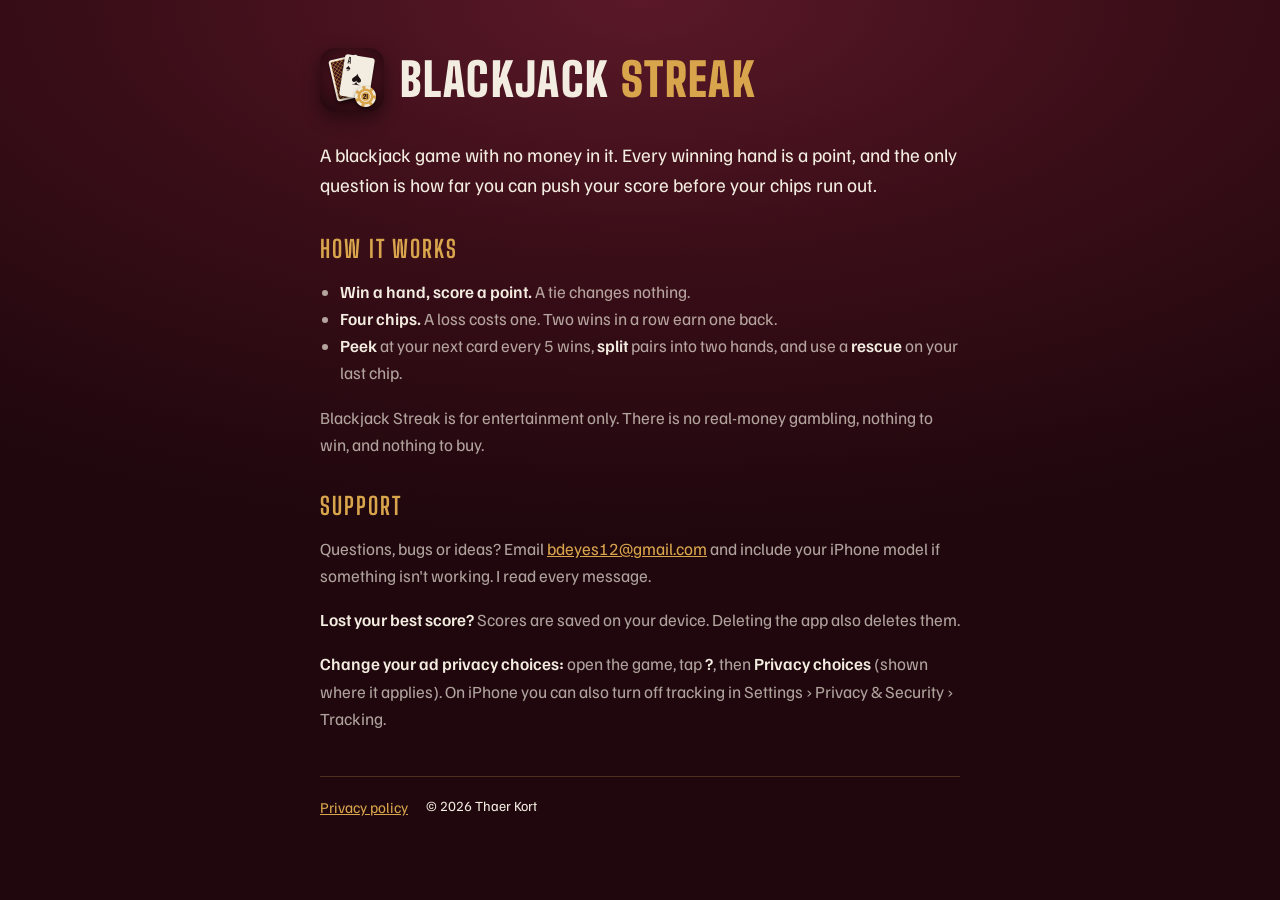
==== index.html @ b87de79e "Blackjack Streak support site, privacy policy and app-ads.txt Co-Authored-By: Claude Opus 5.5 <norep" ====
<!DOCTYPE html>
<html lang="en">
<head>
<meta charset="utf-8">
<meta name="viewport" content="width=device-width, initial-scale=1">
<title>Blackjack Streak · Support</title>
<meta name="description" content="Blackjack Streak is a points-only blackjack game for iPhone. No money, no chips to buy: just how long you can keep winning.">
<link rel="icon" href="icon.png">
<link rel="preconnect" href="https://fonts.googleapis.com">
<link rel="preconnect" href="https://fonts.gstatic.com" crossorigin>
<link href="https://fonts.googleapis.com/css2?family=Big+Shoulders+Display:wght@700;900&family=Familjen+Grotesk:wght@400;600&display=swap" rel="stylesheet">
<link rel="stylesheet" href="style.css">
</head>
<body>
<main>
  <header>
    <img src="icon.png" alt="Blackjack Streak app icon">
    <h1>Blackjack <span>Streak</span></h1>
  </header>
  <p class="lede">A blackjack game with no money in it. Every winning hand is a point, and the only question is how far you can push your score before your chips run out.</p>

  <h2>How it works</h2>
  <ul>
    <li><strong>Win a hand, score a point.</strong> A tie changes nothing.</li>
    <li><strong>Four chips.</strong> A loss costs one. Two wins in a row earn one back.</li>
    <li><strong>Peek</strong> at your next card every 5 wins, <strong>split</strong> pairs into two hands, and use a <strong>rescue</strong> on your last chip.</li>
  </ul>
  <p>Blackjack Streak is for entertainment only. There is no real-money gambling, nothing to win, and nothing to buy.</p>

  <h2>Support</h2>
  <p>Questions, bugs or ideas? Email <a href="mailto:bdeyes12@gmail.com">bdeyes12@gmail.com</a> and include your iPhone model if something isn't working. I read every message.</p>
  <p><strong>Lost your best score?</strong> Scores are saved on your device. Deleting the app also deletes them.</p>
  <p><strong>Change your ad privacy choices:</strong> open the game, tap <strong>?</strong>, then <strong>Privacy choices</strong> (shown where it applies). On iPhone you can also turn off tracking in Settings › Privacy &amp; Security › Tracking.</p>

  <nav>
    <a href="privacy.html">Privacy policy</a>
    <span class="small">© 2026 Thaer Kort</span>
  </nav>
</main>
</body>
</html>
---- style.css ----
:root {
  /* layout: one readable column on the game's felt; brass for headings and links */
  --felt: #3b0e18; --felt-deep: #1f070d; --felt-lift: #5a1828;
  --ivory: #f3ece0; --muted: rgba(243, 236, 224, 0.68); --brass: #d9a54c; --line: rgba(217, 165, 76, 0.25);
  --display: 'Big Shoulders Display', 'Arial Narrow', sans-serif;
  --body: 'Familjen Grotesk', system-ui, -apple-system, sans-serif;
  color-scheme: dark;
}
* { box-sizing: border-box; }
html { background: var(--felt-deep); }
body {
  margin: 0; min-height: 100vh; color: var(--ivory); font-family: var(--body); font-size: 17px; line-height: 1.6;
  background: radial-gradient(ellipse 90% 60% at 50% 0%, var(--felt-lift), var(--felt) 45%, var(--felt-deep)) no-repeat, var(--felt-deep);
}
main { max-width: 680px; margin: 0 auto; padding: 48px 20px 64px; }
header { display: flex; align-items: center; gap: 16px; margin-bottom: 28px; }
header img { width: 64px; height: 64px; border-radius: 15px; box-shadow: 0 6px 18px rgba(0,0,0,0.45); }
h1, h2 { font-family: var(--display); text-transform: uppercase; letter-spacing: 0.03em; line-height: 1; text-wrap: balance; }
h1 { font-size: 46px; font-weight: 900; margin: 0; }
h1 span { color: var(--brass); }
h2 { font-size: 24px; font-weight: 700; color: var(--brass); margin: 36px 0 8px; letter-spacing: 0.08em; }
p, li { color: var(--muted); max-width: 65ch; }
strong { color: var(--ivory); font-weight: 600; }
a { color: var(--brass); }
ul { padding-left: 20px; }
nav { display: flex; gap: 18px; flex-wrap: wrap; margin-top: 44px; padding-top: 18px; border-top: 1px solid var(--line); font-size: 15px; }
.lede { font-size: 19px; color: var(--ivory); }
.small { font-size: 14px; }
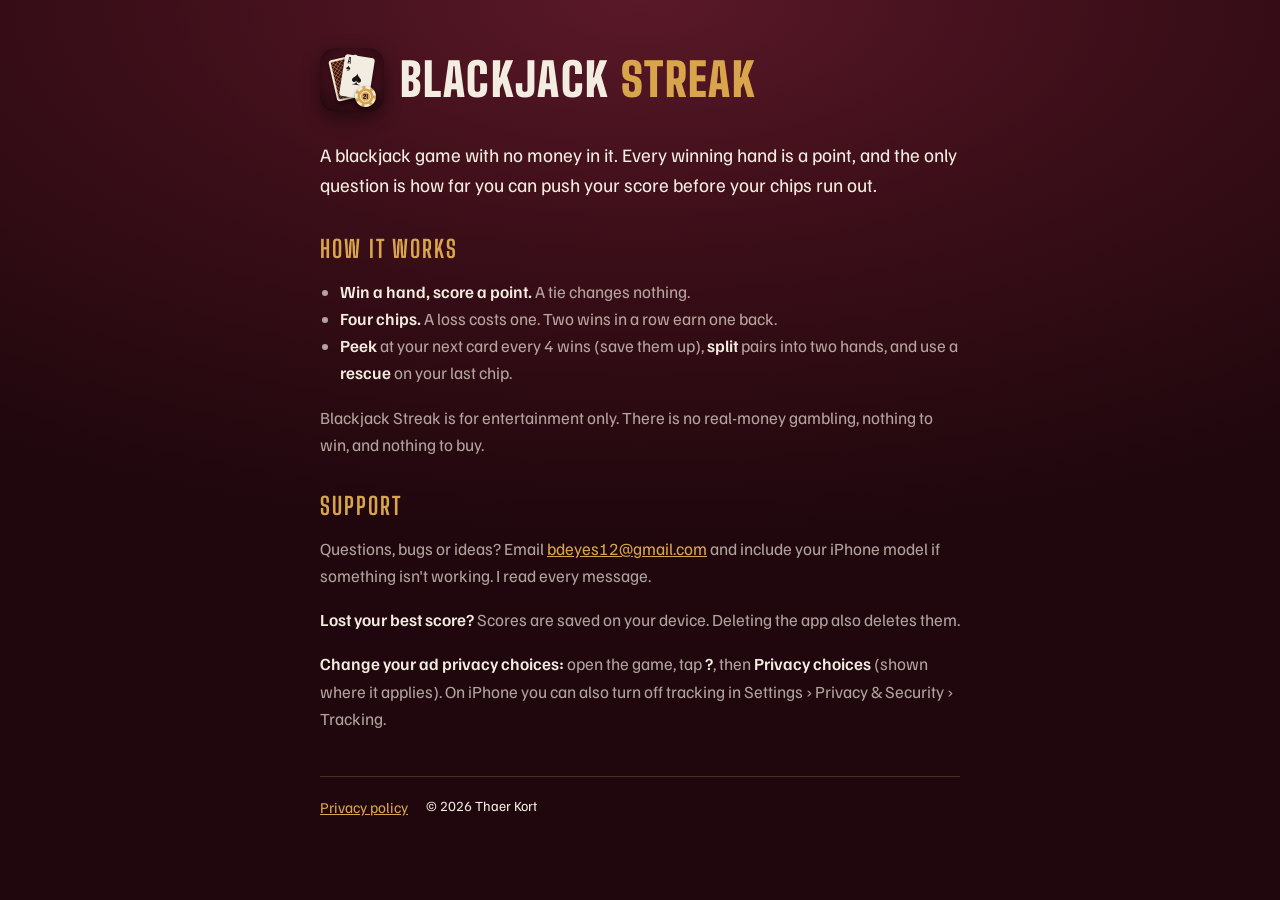
==== commit 84609932: "Peeks now every 4 wins Co-Authored-By: Claude Opus 5.5 <noreply@anthropic.com> Claude-Session: https" ====
--- a/index.html
+++ b/index.html
@@ -23,7 +23,7 @@
   <ul>
     <li><strong>Win a hand, score a point.</strong> A tie changes nothing.</li>
     <li><strong>Four chips.</strong> A loss costs one. Two wins in a row earn one back.</li>
-    <li><strong>Peek</strong> at your next card every 5 wins, <strong>split</strong> pairs into two hands, and use a <strong>rescue</strong> on your last chip.</li>
+    <li><strong>Peek</strong> at your next card every 4 wins (save them up), <strong>split</strong> pairs into two hands, and use a <strong>rescue</strong> on your last chip.</li>
   </ul>
   <p>Blackjack Streak is for entertainment only. There is no real-money gambling, nothing to win, and nothing to buy.</p>
 
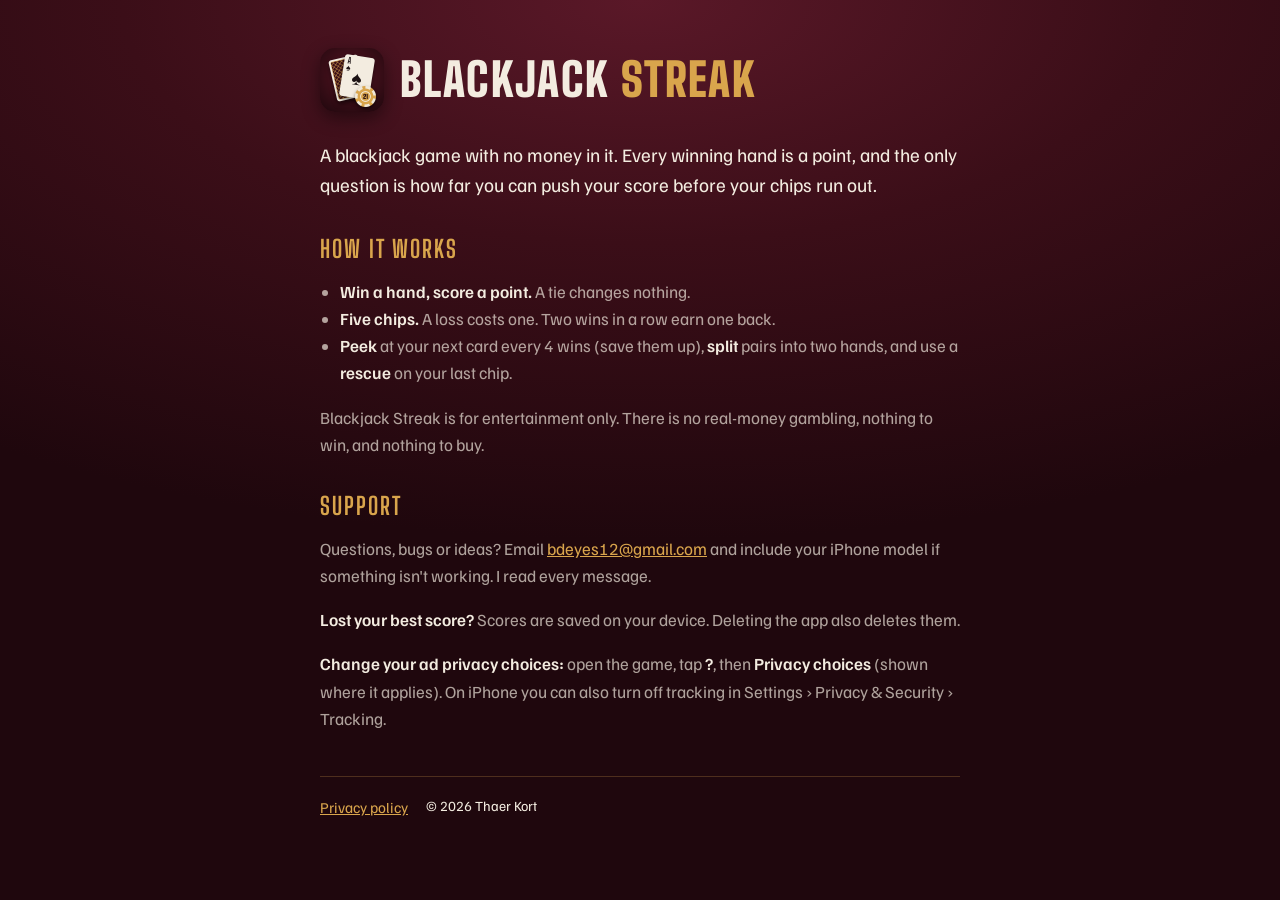
==== commit 5dfcb120: "Five chips Co-Authored-By: Claude Opus 5.5 <noreply@anthropic.com> Claude-Session: https://claude.ai" ====
--- a/index.html
+++ b/index.html
@@ -22,7 +22,7 @@
   <h2>How it works</h2>
   <ul>
     <li><strong>Win a hand, score a point.</strong> A tie changes nothing.</li>
-    <li><strong>Four chips.</strong> A loss costs one. Two wins in a row earn one back.</li>
+    <li><strong>Five chips.</strong> A loss costs one. Two wins in a row earn one back.</li>
     <li><strong>Peek</strong> at your next card every 4 wins (save them up), <strong>split</strong> pairs into two hands, and use a <strong>rescue</strong> on your last chip.</li>
   </ul>
   <p>Blackjack Streak is for entertainment only. There is no real-money gambling, nothing to win, and nothing to buy.</p>
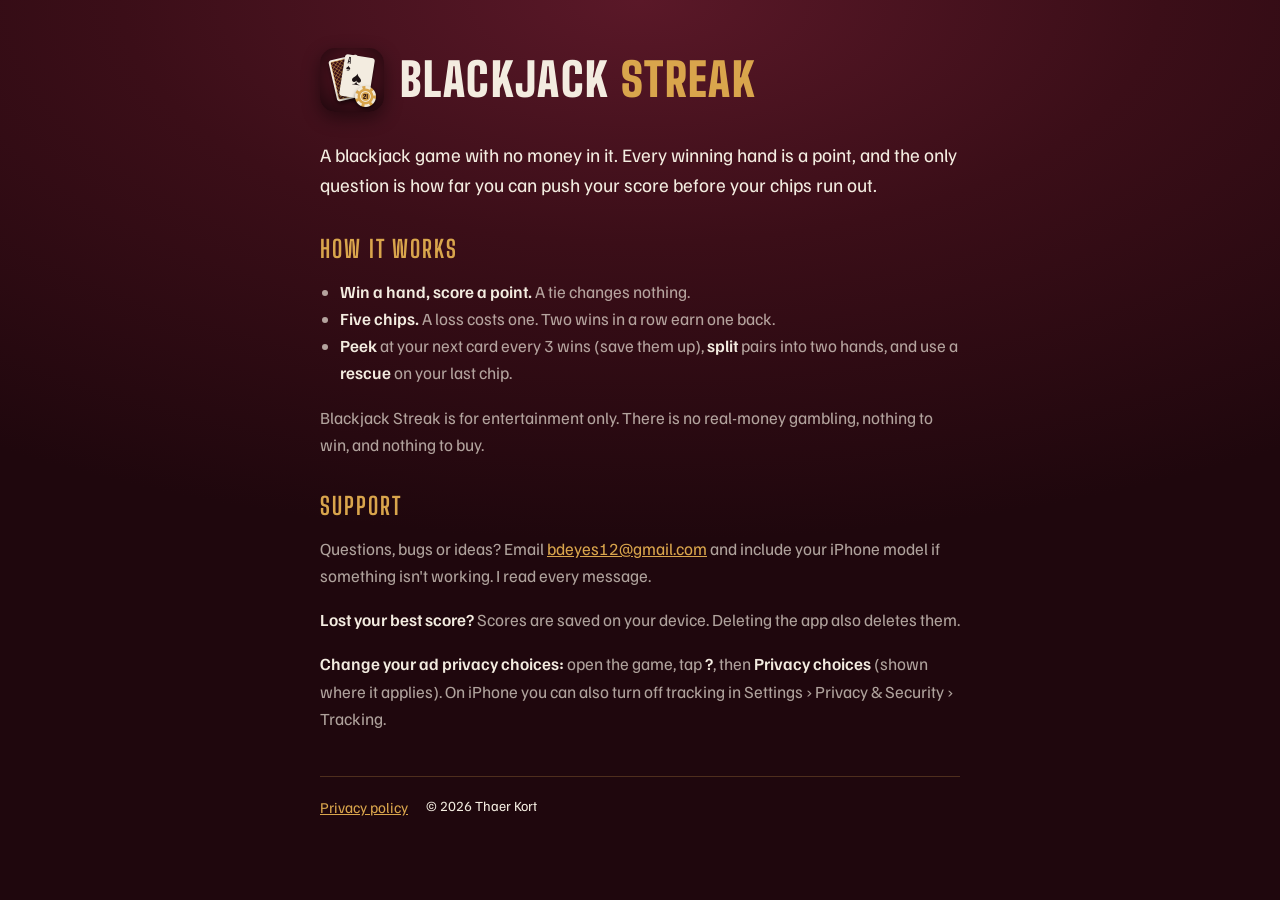
==== commit ae80b070: "Peek every 3 wins Co-Authored-By: Claude Opus 5.5 <noreply@anthropic.com> Claude-Session: https://cl" ====
--- a/index.html
+++ b/index.html
@@ -23,7 +23,7 @@
   <ul>
     <li><strong>Win a hand, score a point.</strong> A tie changes nothing.</li>
     <li><strong>Five chips.</strong> A loss costs one. Two wins in a row earn one back.</li>
-    <li><strong>Peek</strong> at your next card every 4 wins (save them up), <strong>split</strong> pairs into two hands, and use a <strong>rescue</strong> on your last chip.</li>
+    <li><strong>Peek</strong> at your next card every 3 wins (save them up), <strong>split</strong> pairs into two hands, and use a <strong>rescue</strong> on your last chip.</li>
   </ul>
   <p>Blackjack Streak is for entertainment only. There is no real-money gambling, nothing to win, and nothing to buy.</p>
 
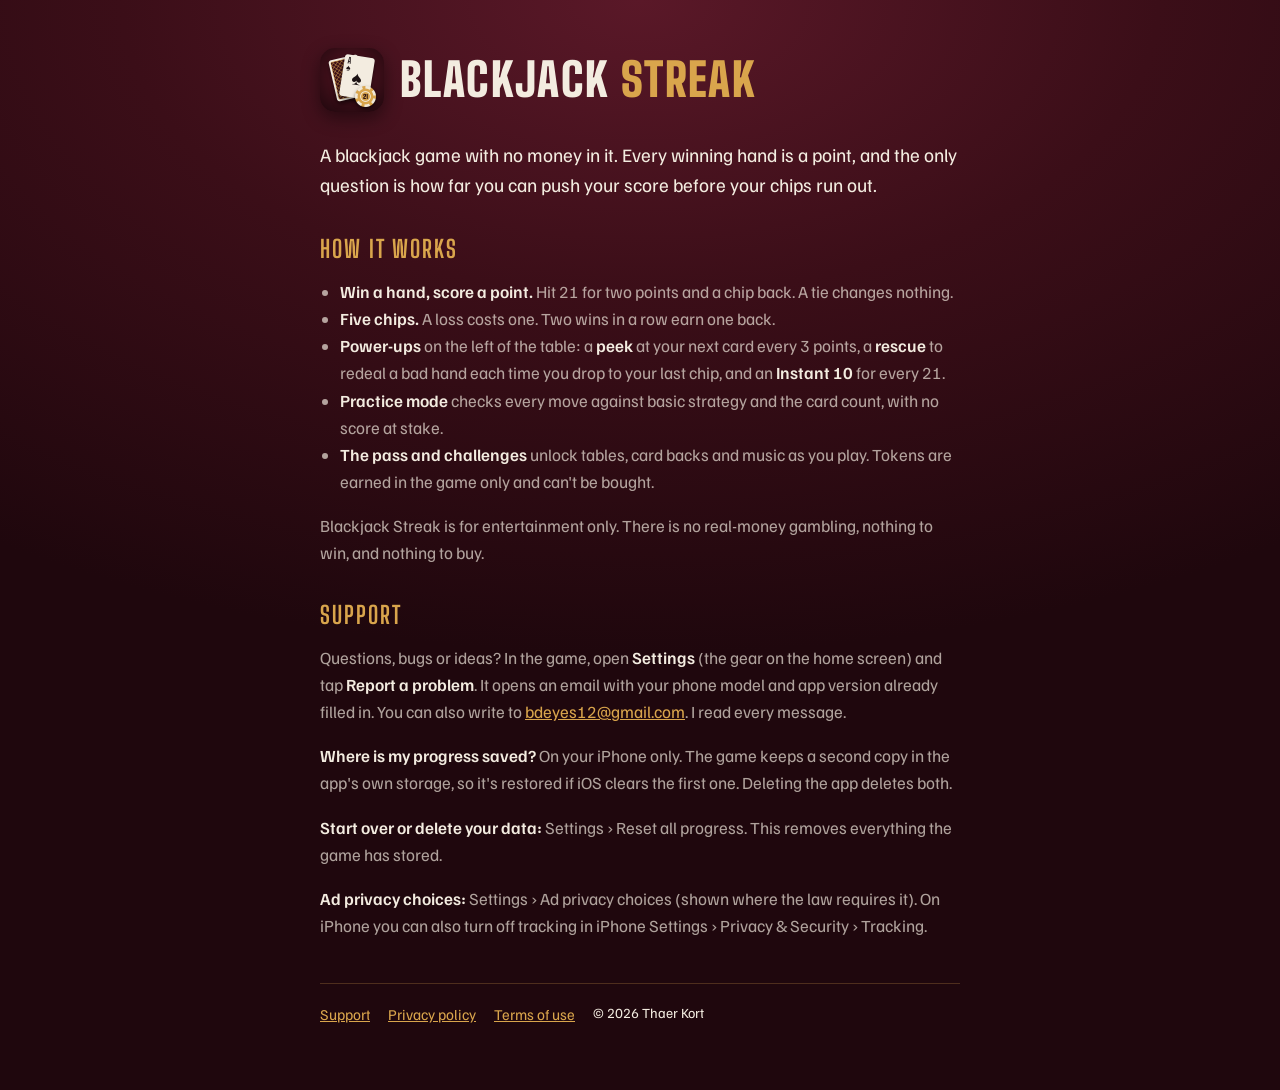
==== commit 21a4a490: "Support site: current copy, privacy update, terms, 404, link preview, self-hosted fonts Co-Authored-" ====
--- a/index.html
+++ b/index.html
@@ -4,36 +4,50 @@
 <meta charset="utf-8">
 <meta name="viewport" content="width=device-width, initial-scale=1">
 <title>Blackjack Streak · Support</title>
-<meta name="description" content="Blackjack Streak is a points-only blackjack game for iPhone. No money, no chips to buy: just how long you can keep winning.">
-<link rel="icon" href="icon.png">
-<link rel="preconnect" href="https://fonts.googleapis.com">
-<link rel="preconnect" href="https://fonts.gstatic.com" crossorigin>
-<link href="https://fonts.googleapis.com/css2?family=Big+Shoulders+Display:wght@700;900&family=Familjen+Grotesk:wght@400;600&display=swap" rel="stylesheet">
-<link rel="stylesheet" href="style.css">
+<meta name="description" content="Blackjack Streak is a points-only blackjack game for iPhone. No money, nothing to buy: just how long you can keep winning.">
+<meta name="theme-color" content="#1f070d">
+<link rel="icon" href="/icon.png">
+<link rel="apple-touch-icon" href="/icon.png">
+<meta property="og:type" content="website">
+<meta property="og:site_name" content="Blackjack Streak">
+<meta property="og:title" content="Blackjack Streak · Support">
+<meta property="og:description" content="Blackjack Streak is a points-only blackjack game for iPhone. No money, nothing to buy: just how long you can keep winning.">
+<meta property="og:url" content="https://tkort04.github.io/">
+<meta property="og:image" content="https://tkort04.github.io/og.png">
+<meta property="og:image:width" content="1200">
+<meta property="og:image:height" content="630">
+<meta property="og:image:alt" content="Blackjack Streak: a blackjack game with no money in it">
+<meta name="twitter:card" content="summary_large_image">
+<link rel="stylesheet" href="/style.css">
 </head>
 <body>
 <main>
   <header>
-    <img src="icon.png" alt="Blackjack Streak app icon">
+    <img src="/icon.png" alt="" width="64" height="64">
     <h1>Blackjack <span>Streak</span></h1>
   </header>
   <p class="lede">A blackjack game with no money in it. Every winning hand is a point, and the only question is how far you can push your score before your chips run out.</p>
 
   <h2>How it works</h2>
   <ul>
-    <li><strong>Win a hand, score a point.</strong> A tie changes nothing.</li>
+    <li><strong>Win a hand, score a point.</strong> Hit 21 for two points and a chip back. A tie changes nothing.</li>
     <li><strong>Five chips.</strong> A loss costs one. Two wins in a row earn one back.</li>
-    <li><strong>Peek</strong> at your next card every 3 wins (save them up), <strong>split</strong> pairs into two hands, and use a <strong>rescue</strong> on your last chip.</li>
+    <li><strong>Power-ups</strong> on the left of the table: a <strong>peek</strong> at your next card every 3 points, a <strong>rescue</strong> to redeal a bad hand each time you drop to your last chip, and an <strong>Instant 10</strong> for every 21.</li>
+    <li><strong>Practice mode</strong> checks every move against basic strategy and the card count, with no score at stake.</li>
+    <li><strong>The pass and challenges</strong> unlock tables, card backs and music as you play. Tokens are earned in the game only and can't be bought.</li>
   </ul>
   <p>Blackjack Streak is for entertainment only. There is no real-money gambling, nothing to win, and nothing to buy.</p>
 
   <h2>Support</h2>
-  <p>Questions, bugs or ideas? Email <a href="mailto:bdeyes12@gmail.com">bdeyes12@gmail.com</a> and include your iPhone model if something isn't working. I read every message.</p>
-  <p><strong>Lost your best score?</strong> Scores are saved on your device. Deleting the app also deletes them.</p>
-  <p><strong>Change your ad privacy choices:</strong> open the game, tap <strong>?</strong>, then <strong>Privacy choices</strong> (shown where it applies). On iPhone you can also turn off tracking in Settings › Privacy &amp; Security › Tracking.</p>
+  <p>Questions, bugs or ideas? In the game, open <strong>Settings</strong> (the gear on the home screen) and tap <strong>Report a problem</strong>. It opens an email with your phone model and app version already filled in. You can also write to <a href="mailto:bdeyes12@gmail.com">bdeyes12@gmail.com</a>. I read every message.</p>
+  <p><strong>Where is my progress saved?</strong> On your iPhone only. The game keeps a second copy in the app's own storage, so it's restored if iOS clears the first one. Deleting the app deletes both.</p>
+  <p><strong>Start over or delete your data:</strong> Settings › Reset all progress. This removes everything the game has stored.</p>
+  <p><strong>Ad privacy choices:</strong> Settings › Ad privacy choices (shown where the law requires it). On iPhone you can also turn off tracking in iPhone Settings › Privacy &amp; Security › Tracking.</p>
 
   <nav>
-    <a href="privacy.html">Privacy policy</a>
+    <a href="/">Support</a>
+    <a href="/privacy.html">Privacy policy</a>
+    <a href="/terms.html">Terms of use</a>
     <span class="small">© 2026 Thaer Kort</span>
   </nav>
 </main>
--- a/style.css
+++ b/style.css
@@ -1,3 +1,8 @@
+/* fonts are served from this site, so visiting it sends nothing to a font service */
+@font-face { font-family: 'Big Shoulders Display'; font-weight: 700; font-display: swap; src: url(fonts/big-shoulders-display-latin-700-normal.woff2) format('woff2'); }
+@font-face { font-family: 'Big Shoulders Display'; font-weight: 900; font-display: swap; src: url(fonts/big-shoulders-display-latin-900-normal.woff2) format('woff2'); }
+@font-face { font-family: 'Familjen Grotesk'; font-weight: 400; font-display: swap; src: url(fonts/familjen-grotesk-latin-400-normal.woff2) format('woff2'); }
+@font-face { font-family: 'Familjen Grotesk'; font-weight: 600; font-display: swap; src: url(fonts/familjen-grotesk-latin-600-normal.woff2) format('woff2'); }
 :root {
   /* layout: one readable column on the game's felt; brass for headings and links */
   --felt: #3b0e18; --felt-deep: #1f070d; --felt-lift: #5a1828;
@@ -26,3 +31,8 @@
 nav { display: flex; gap: 18px; flex-wrap: wrap; margin-top: 44px; padding-top: 18px; border-top: 1px solid var(--line); font-size: 15px; }
 .lede { font-size: 19px; color: var(--ivory); }
 .small { font-size: 14px; }
+nav a { white-space: nowrap; }
+.notfound { text-align: center; padding-top: 18vh; }
+.notfound h1 { font-size: 64px; }
+.notfound .lede { margin: 12px auto 28px; }
+.notfound .cta { display: inline-block; padding: 12px 22px; border-radius: 12px; background: var(--brass); color: #1a0a0e; font-family: var(--display); font-weight: 900; font-size: 22px; letter-spacing: 0.06em; text-transform: uppercase; text-decoration: none; }
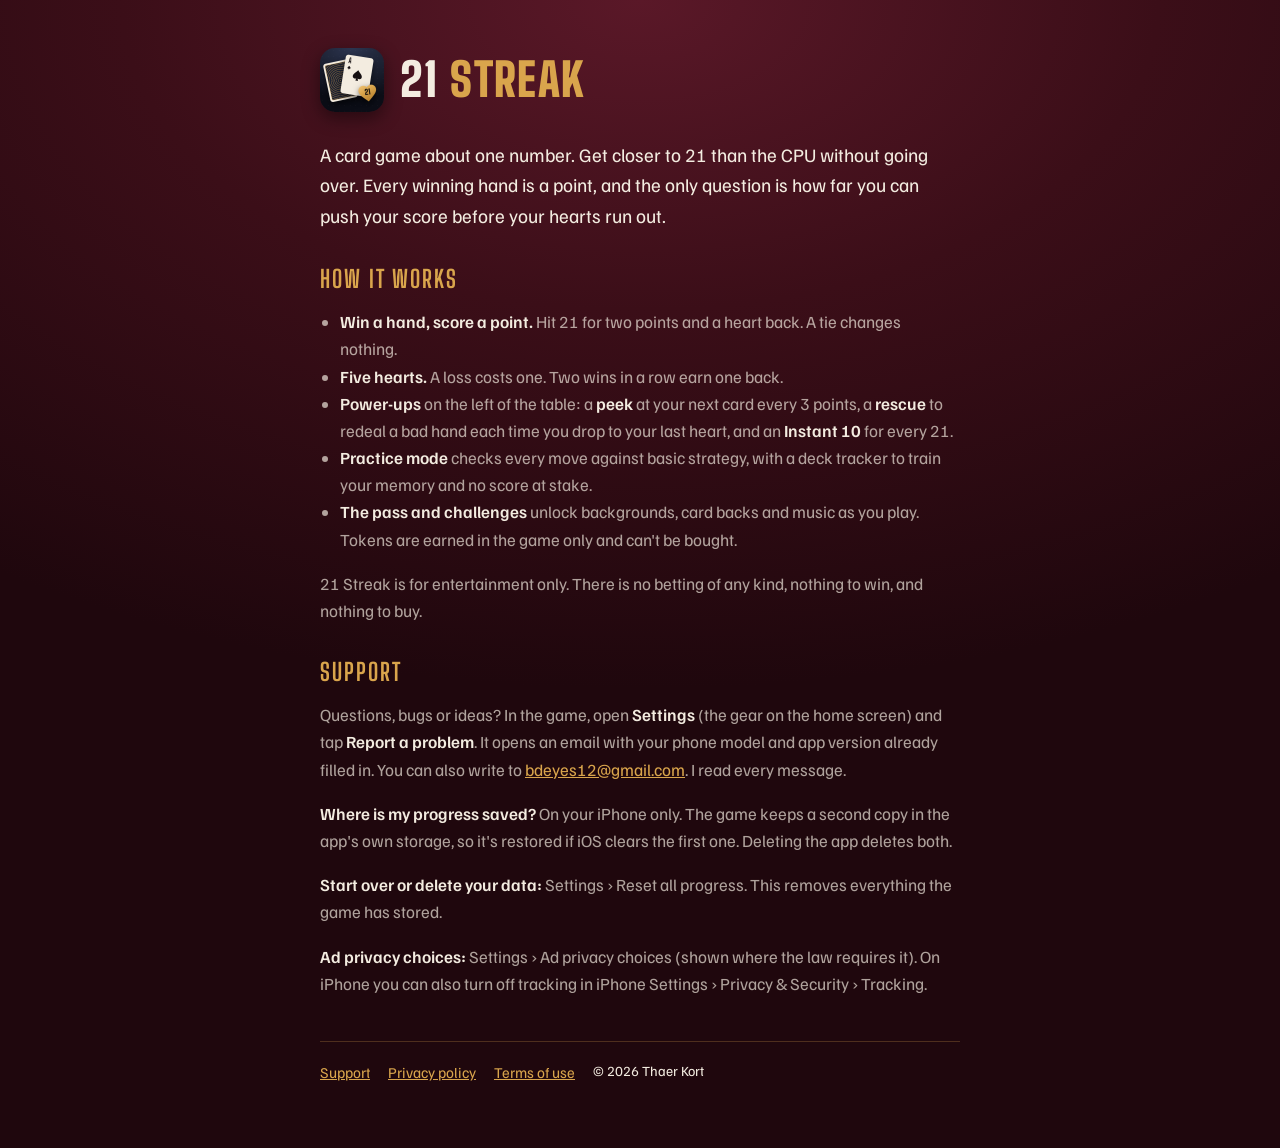
==== commit 2c1d7817: "Rename to 21 Streak: new name, icon and preview image; no gambling references Co-Authored-By: Claude" ====
--- a/index.html
+++ b/index.html
@@ -3,20 +3,20 @@
 <head>
 <meta charset="utf-8">
 <meta name="viewport" content="width=device-width, initial-scale=1">
-<title>Blackjack Streak · Support</title>
-<meta name="description" content="Blackjack Streak is a points-only blackjack game for iPhone. No money, nothing to buy: just how long you can keep winning.">
+<title>21 Streak · Support</title>
+<meta name="description" content="21 Streak is a points-only card game for iPhone. Get closer to 21 than the CPU, and see how long you can keep winning. No money, nothing to buy.">
 <meta name="theme-color" content="#1f070d">
 <link rel="icon" href="/icon.png">
 <link rel="apple-touch-icon" href="/icon.png">
 <meta property="og:type" content="website">
-<meta property="og:site_name" content="Blackjack Streak">
-<meta property="og:title" content="Blackjack Streak · Support">
-<meta property="og:description" content="Blackjack Streak is a points-only blackjack game for iPhone. No money, nothing to buy: just how long you can keep winning.">
+<meta property="og:site_name" content="21 Streak">
+<meta property="og:title" content="21 Streak · Support">
+<meta property="og:description" content="21 Streak is a points-only card game for iPhone. Get closer to 21 than the CPU, and see how long you can keep winning. No money, nothing to buy.">
 <meta property="og:url" content="https://tkort04.github.io/">
 <meta property="og:image" content="https://tkort04.github.io/og.png">
 <meta property="og:image:width" content="1200">
 <meta property="og:image:height" content="630">
-<meta property="og:image:alt" content="Blackjack Streak: a blackjack game with no money in it">
+<meta property="og:image:alt" content="21 Streak: a card game about reaching 21, with no money in it">
 <meta name="twitter:card" content="summary_large_image">
 <link rel="stylesheet" href="/style.css">
 </head>
@@ -24,19 +24,19 @@
 <main>
   <header>
     <img src="/icon.png" alt="" width="64" height="64">
-    <h1>Blackjack <span>Streak</span></h1>
+    <h1>21 <span>Streak</span></h1>
   </header>
-  <p class="lede">A blackjack game with no money in it. Every winning hand is a point, and the only question is how far you can push your score before your chips run out.</p>
+  <p class="lede">A card game about one number. Get closer to 21 than the CPU without going over. Every winning hand is a point, and the only question is how far you can push your score before your hearts run out.</p>
 
   <h2>How it works</h2>
   <ul>
-    <li><strong>Win a hand, score a point.</strong> Hit 21 for two points and a chip back. A tie changes nothing.</li>
-    <li><strong>Five chips.</strong> A loss costs one. Two wins in a row earn one back.</li>
-    <li><strong>Power-ups</strong> on the left of the table: a <strong>peek</strong> at your next card every 3 points, a <strong>rescue</strong> to redeal a bad hand each time you drop to your last chip, and an <strong>Instant 10</strong> for every 21.</li>
-    <li><strong>Practice mode</strong> checks every move against basic strategy and the card count, with no score at stake.</li>
-    <li><strong>The pass and challenges</strong> unlock tables, card backs and music as you play. Tokens are earned in the game only and can't be bought.</li>
+    <li><strong>Win a hand, score a point.</strong> Hit 21 for two points and a heart back. A tie changes nothing.</li>
+    <li><strong>Five hearts.</strong> A loss costs one. Two wins in a row earn one back.</li>
+    <li><strong>Power-ups</strong> on the left of the table: a <strong>peek</strong> at your next card every 3 points, a <strong>rescue</strong> to redeal a bad hand each time you drop to your last heart, and an <strong>Instant 10</strong> for every 21.</li>
+    <li><strong>Practice mode</strong> checks every move against basic strategy, with a deck tracker to train your memory and no score at stake.</li>
+    <li><strong>The pass and challenges</strong> unlock backgrounds, card backs and music as you play. Tokens are earned in the game only and can't be bought.</li>
   </ul>
-  <p>Blackjack Streak is for entertainment only. There is no real-money gambling, nothing to win, and nothing to buy.</p>
+  <p>21 Streak is for entertainment only. There is no betting of any kind, nothing to win, and nothing to buy.</p>
 
   <h2>Support</h2>
   <p>Questions, bugs or ideas? In the game, open <strong>Settings</strong> (the gear on the home screen) and tap <strong>Report a problem</strong>. It opens an email with your phone model and app version already filled in. You can also write to <a href="mailto:bdeyes12@gmail.com">bdeyes12@gmail.com</a>. I read every message.</p>
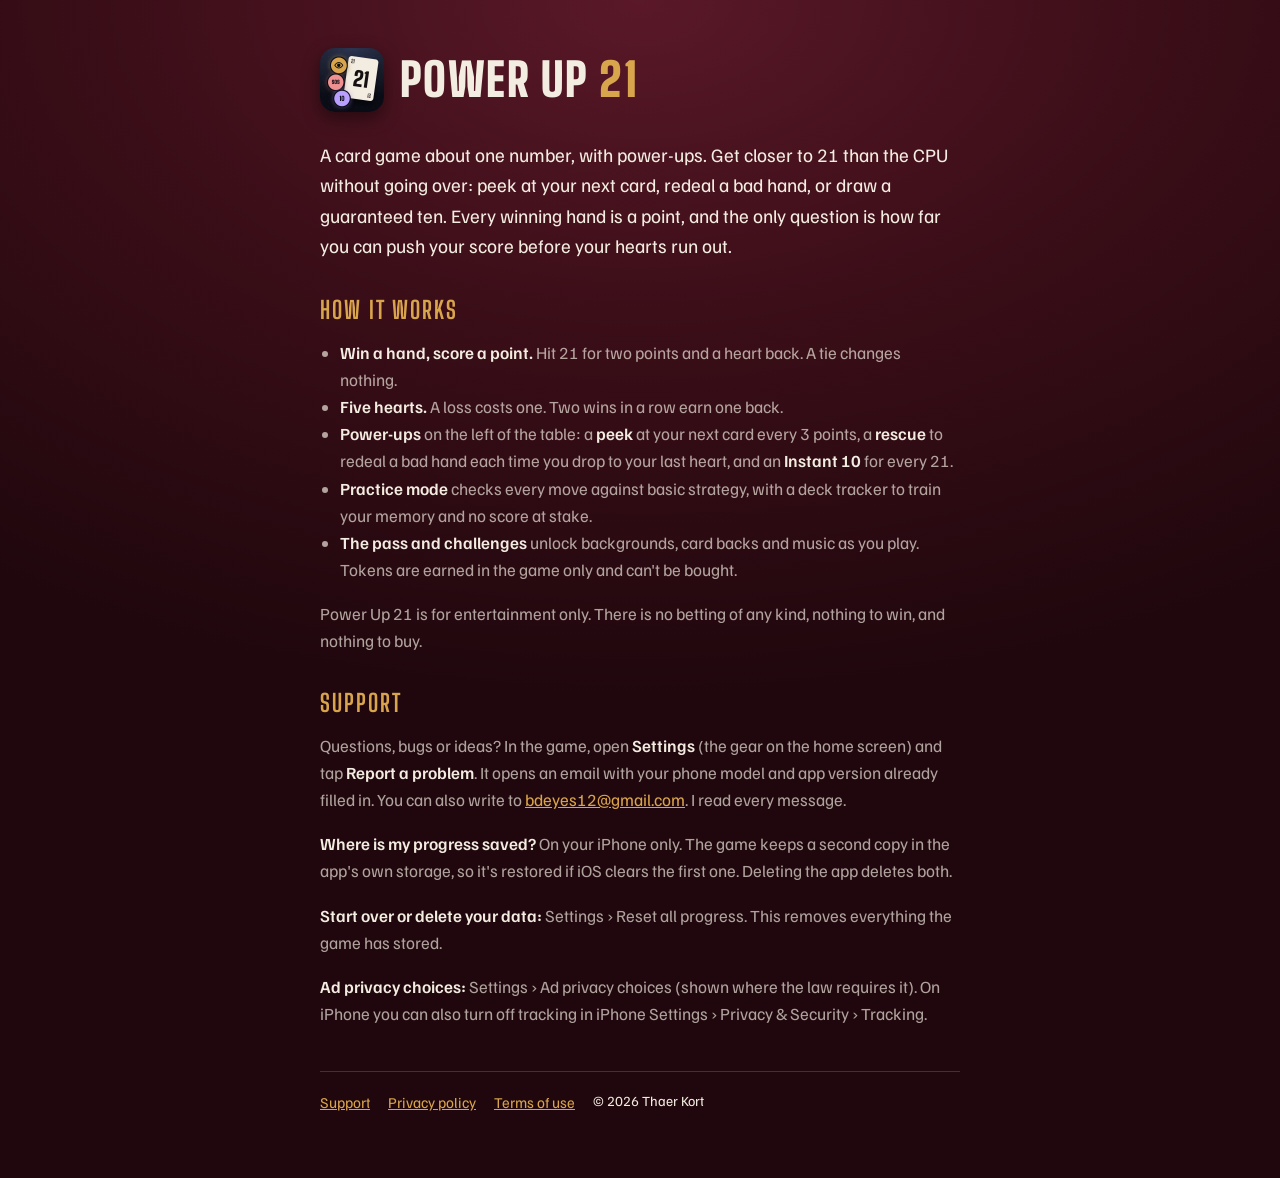
==== commit 495d7942: "Rename to Power Up 21: new icon and preview image Co-Authored-By: Claude Opus 5.5 <noreply@anthropic" ====
--- a/index.html
+++ b/index.html
@@ -3,20 +3,20 @@
 <head>
 <meta charset="utf-8">
 <meta name="viewport" content="width=device-width, initial-scale=1">
-<title>21 Streak · Support</title>
-<meta name="description" content="21 Streak is a points-only card game for iPhone. Get closer to 21 than the CPU, and see how long you can keep winning. No money, nothing to buy.">
+<title>Power Up 21 · Support</title>
+<meta name="description" content="Power Up 21 is a points-only card game for iPhone. Peek at your next card, redeal a bad hand or draw a guaranteed ten, and get closer to 21 than the CPU. No money, nothing to buy.">
 <meta name="theme-color" content="#1f070d">
 <link rel="icon" href="/icon.png">
 <link rel="apple-touch-icon" href="/icon.png">
 <meta property="og:type" content="website">
-<meta property="og:site_name" content="21 Streak">
-<meta property="og:title" content="21 Streak · Support">
-<meta property="og:description" content="21 Streak is a points-only card game for iPhone. Get closer to 21 than the CPU, and see how long you can keep winning. No money, nothing to buy.">
+<meta property="og:site_name" content="Power Up 21">
+<meta property="og:title" content="Power Up 21 · Support">
+<meta property="og:description" content="Power Up 21 is a points-only card game for iPhone. Peek at your next card, redeal a bad hand or draw a guaranteed ten, and get closer to 21 than the CPU. No money, nothing to buy.">
 <meta property="og:url" content="https://tkort04.github.io/">
 <meta property="og:image" content="https://tkort04.github.io/og.png">
 <meta property="og:image:width" content="1200">
 <meta property="og:image:height" content="630">
-<meta property="og:image:alt" content="21 Streak: a card game about reaching 21, with no money in it">
+<meta property="og:image:alt" content="Power Up 21: a card game about reaching 21, with power-ups and no money in it">
 <meta name="twitter:card" content="summary_large_image">
 <link rel="stylesheet" href="/style.css">
 </head>
@@ -24,9 +24,9 @@
 <main>
   <header>
     <img src="/icon.png" alt="" width="64" height="64">
-    <h1>21 <span>Streak</span></h1>
+    <h1>Power Up <span>21</span></h1>
   </header>
-  <p class="lede">A card game about one number. Get closer to 21 than the CPU without going over. Every winning hand is a point, and the only question is how far you can push your score before your hearts run out.</p>
+  <p class="lede">A card game about one number, with power-ups. Get closer to 21 than the CPU without going over: peek at your next card, redeal a bad hand, or draw a guaranteed ten. Every winning hand is a point, and the only question is how far you can push your score before your hearts run out.</p>
 
   <h2>How it works</h2>
   <ul>
@@ -36,7 +36,7 @@
     <li><strong>Practice mode</strong> checks every move against basic strategy, with a deck tracker to train your memory and no score at stake.</li>
     <li><strong>The pass and challenges</strong> unlock backgrounds, card backs and music as you play. Tokens are earned in the game only and can't be bought.</li>
   </ul>
-  <p>21 Streak is for entertainment only. There is no betting of any kind, nothing to win, and nothing to buy.</p>
+  <p>Power Up 21 is for entertainment only. There is no betting of any kind, nothing to win, and nothing to buy.</p>
 
   <h2>Support</h2>
   <p>Questions, bugs or ideas? In the game, open <strong>Settings</strong> (the gear on the home screen) and tap <strong>Report a problem</strong>. It opens an email with your phone model and app version already filled in. You can also write to <a href="mailto:bdeyes12@gmail.com">bdeyes12@gmail.com</a>. I read every message.</p>
